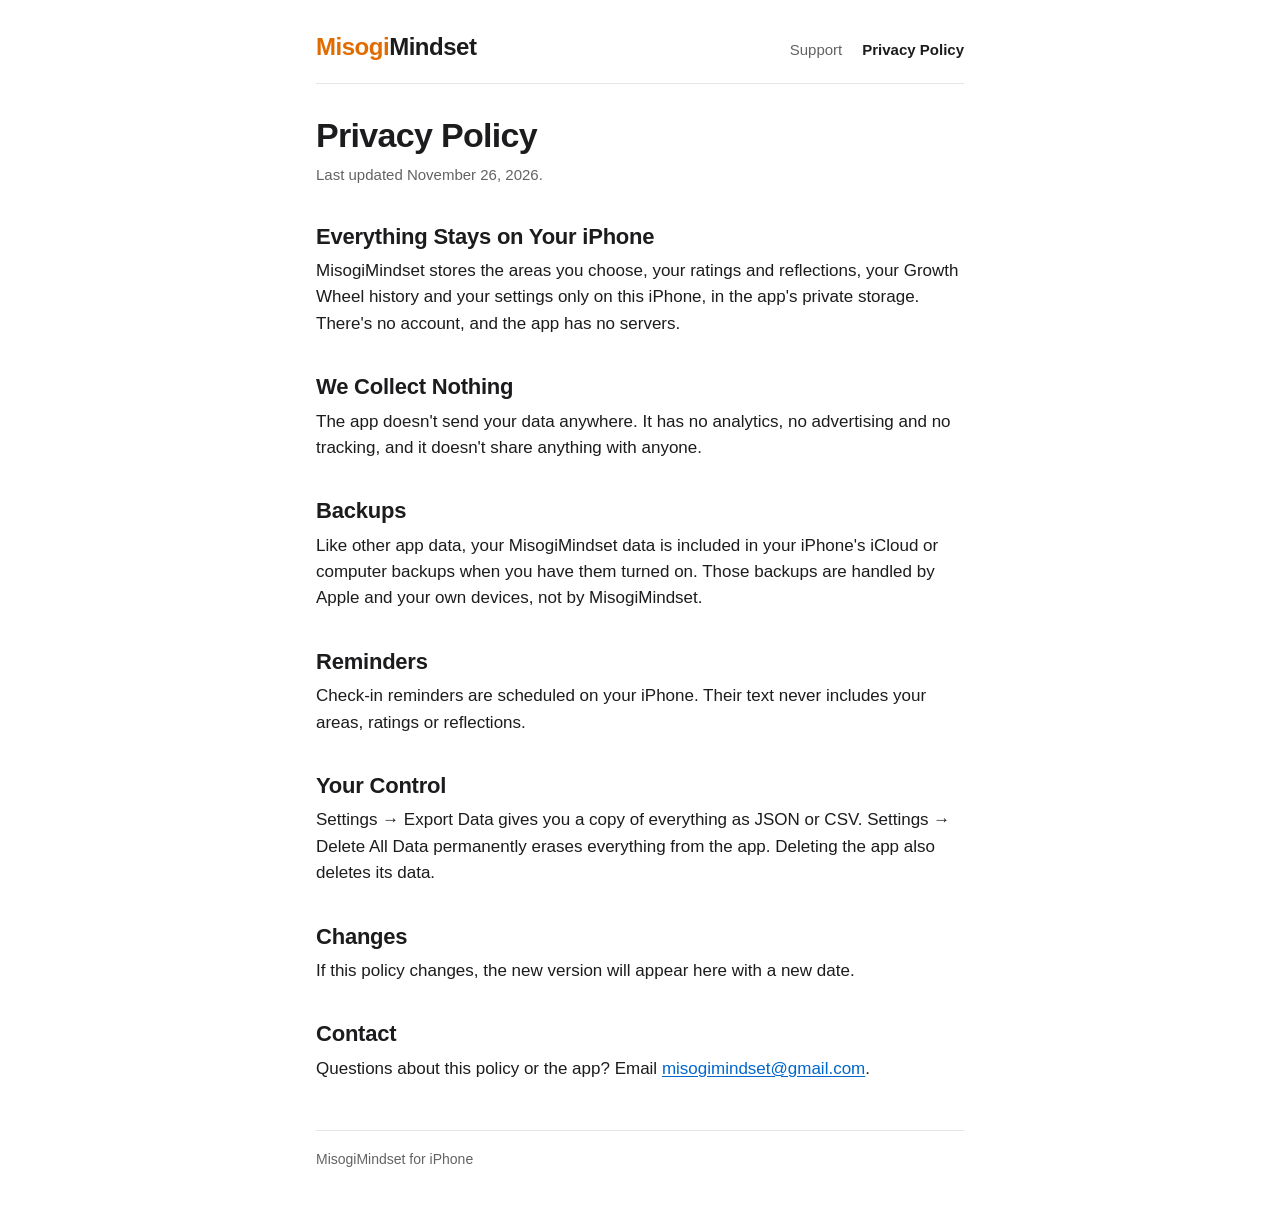
==== privacy.html @ 7f33c7fe "Support page and privacy policy" ====
<!doctype html>
<html lang="en">
<head>
  <meta charset="utf-8">
  <meta name="viewport" content="width=device-width, initial-scale=1">
  <meta name="color-scheme" content="light dark">
  <meta name="description" content="MisogiMindset privacy policy: everything stays on your iPhone, and the app collects nothing.">
  <title>MisogiMindset Privacy Policy</title>
  <link rel="stylesheet" href="style.css">
</head>
<body>
  <div class="wrap">
    <header>
      <a class="wordmark" href="./"><span>Misogi</span>Mindset</a>
      <nav aria-label="Pages">
        <a href="./">Support</a>
        <a href="privacy.html" aria-current="page">Privacy Policy</a>
      </nav>
    </header>

    <main>
      <h1>Privacy Policy</h1>
      <p class="meta">Last updated November 26, 2026.</p>

      <h2>Everything Stays on Your iPhone</h2>
      <p>MisogiMindset stores the areas you choose, your ratings and reflections, your Growth Wheel history and your settings only on this iPhone, in the app's private storage. There's no account, and the app has no servers.</p>

      <h2>We Collect Nothing</h2>
      <p>The app doesn't send your data anywhere. It has no analytics, no advertising and no tracking, and it doesn't share anything with anyone.</p>

      <h2>Backups</h2>
      <p>Like other app data, your MisogiMindset data is included in your iPhone's iCloud or computer backups when you have them turned on. Those backups are handled by Apple and your own devices, not by MisogiMindset.</p>

      <h2>Reminders</h2>
      <p>Check-in reminders are scheduled on your iPhone. Their text never includes your areas, ratings or reflections.</p>

      <h2>Your Control</h2>
      <p>Settings → Export Data gives you a copy of everything as JSON or CSV. Settings → Delete All Data permanently erases everything from the app. Deleting the app also deletes its data.</p>

      <h2>Changes</h2>
      <p>If this policy changes, the new version will appear here with a new date.</p>

      <h2>Contact</h2>
      <p>Questions about this policy or the app? Email <a href="mailto:misogimindset@gmail.com">misogimindset@gmail.com</a>.</p>
    </main>

    <footer>MisogiMindset for iPhone</footer>
  </div>
</body>
</html>
---- style.css ----
:root {
  color-scheme: light dark;
  --bg: #ffffff;
  --text: #1c1c1e;
  --muted: #636366;
  --rule: #e5e5ea;
  --card: #f2f2f7;
  --accent: #e06c00;
  --link: #0066cc;
}

@media (prefers-color-scheme: dark) {
  :root {
    --bg: #000000;
    --text: #f2f2f7;
    --muted: #a1a1a6;
    --rule: #2c2c2e;
    --card: #1c1c1e;
    --accent: #ff9230;
    --link: #4da3ff;
  }
}

* { box-sizing: border-box; }

html { -webkit-text-size-adjust: 100%; }

body {
  margin: 0;
  background: var(--bg);
  color: var(--text);
  font: 17px/1.55 -apple-system, BlinkMacSystemFont, "Segoe UI", Roboto, Helvetica, Arial, sans-serif;
}

.wrap {
  max-width: 680px;
  margin: 0 auto;
  padding: 28px 16px 48px;
}

header {
  display: flex;
  flex-wrap: wrap;
  align-items: baseline;
  justify-content: space-between;
  gap: 8px 16px;
  padding-bottom: 18px;
  margin-bottom: 32px;
  border-bottom: 1px solid var(--rule);
}

.wordmark {
  font-size: 24px;
  font-weight: 700;
  letter-spacing: -0.02em;
  color: var(--text);
  text-decoration: none;
}

.wordmark span { color: var(--accent); }

nav { display: flex; gap: 20px; font-size: 15px; }

nav a { color: var(--muted); text-decoration: none; }

nav a:hover { text-decoration: underline; }

nav a[aria-current="page"] { color: var(--text); font-weight: 600; }

h1 {
  margin: 0 0 8px;
  font-size: 34px;
  line-height: 1.15;
  letter-spacing: -0.02em;
}

h2 {
  margin: 36px 0 8px;
  font-size: 22px;
  line-height: 1.25;
  letter-spacing: -0.01em;
}

h3 {
  margin: 22px 0 4px;
  font-size: 17px;
  line-height: 1.35;
}

p { margin: 0 0 12px; }

a { color: var(--link); text-underline-offset: 2px; }

.meta { margin-bottom: 24px; color: var(--muted); font-size: 15px; }

.lede { font-size: 19px; }

.contact {
  padding: 16px 20px;
  border-radius: 14px;
  background: var(--card);
}

.contact p:last-child { margin-bottom: 0; }

footer {
  margin-top: 48px;
  padding-top: 18px;
  border-top: 1px solid var(--rule);
  color: var(--muted);
  font-size: 14px;
}
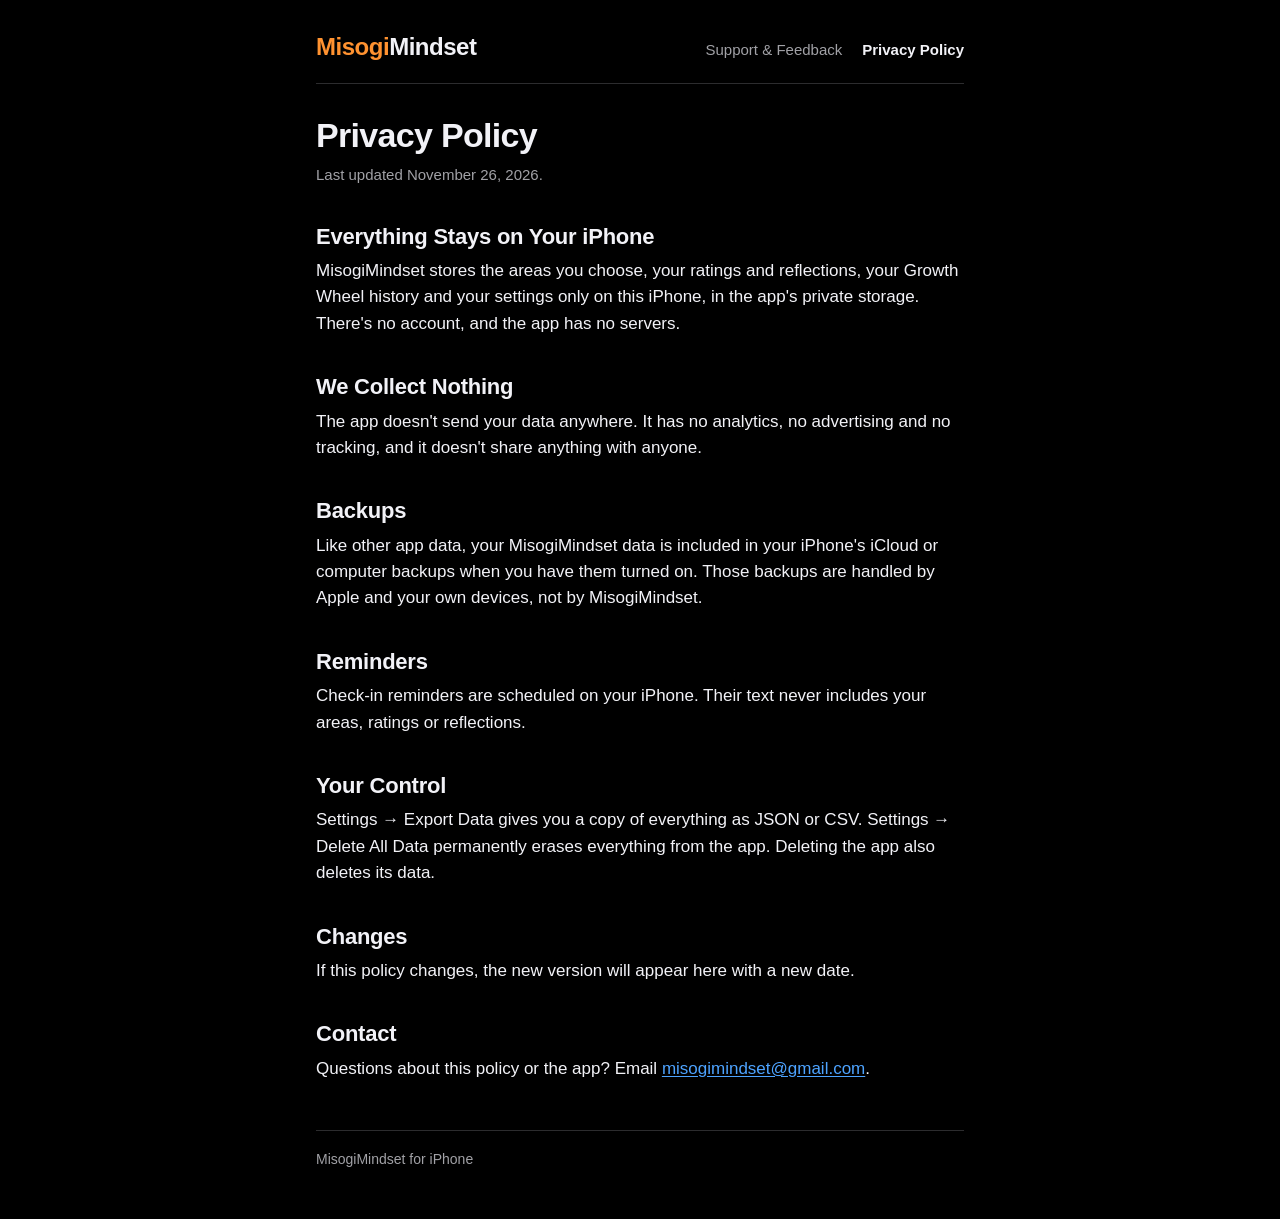
==== commit 53de42aa: "Dark only; Support & Feedback page with a feedback and feature request note" ====
--- a/privacy.html
+++ b/privacy.html
@@ -3,7 +3,8 @@
 <head>
   <meta charset="utf-8">
   <meta name="viewport" content="width=device-width, initial-scale=1">
-  <meta name="color-scheme" content="light dark">
+  <meta name="color-scheme" content="dark">
+  <meta name="theme-color" content="#000000">
   <meta name="description" content="MisogiMindset privacy policy: everything stays on your iPhone, and the app collects nothing.">
   <title>MisogiMindset Privacy Policy</title>
   <link rel="stylesheet" href="style.css">
@@ -13,7 +14,7 @@
     <header>
       <a class="wordmark" href="./"><span>Misogi</span>Mindset</a>
       <nav aria-label="Pages">
-        <a href="./">Support</a>
+        <a href="./">Support &amp; Feedback</a>
         <a href="privacy.html" aria-current="page">Privacy Policy</a>
       </nav>
     </header>
--- a/style.css
+++ b/style.css
@@ -1,24 +1,13 @@
+/* Dark only, whatever the visitor's system setting (owner's choice, 2026-11-26). */
 :root {
-  color-scheme: light dark;
-  --bg: #ffffff;
-  --text: #1c1c1e;
-  --muted: #636366;
-  --rule: #e5e5ea;
-  --card: #f2f2f7;
-  --accent: #e06c00;
-  --link: #0066cc;
-}
-
-@media (prefers-color-scheme: dark) {
-  :root {
-    --bg: #000000;
-    --text: #f2f2f7;
-    --muted: #a1a1a6;
-    --rule: #2c2c2e;
-    --card: #1c1c1e;
-    --accent: #ff9230;
-    --link: #4da3ff;
-  }
+  color-scheme: dark;
+  --bg: #000000;
+  --text: #f2f2f7;
+  --muted: #a1a1a6;
+  --rule: #2c2c2e;
+  --card: #1c1c1e;
+  --accent: #ff9230;
+  --link: #4da3ff;
 }
 
 * { box-sizing: border-box; }
